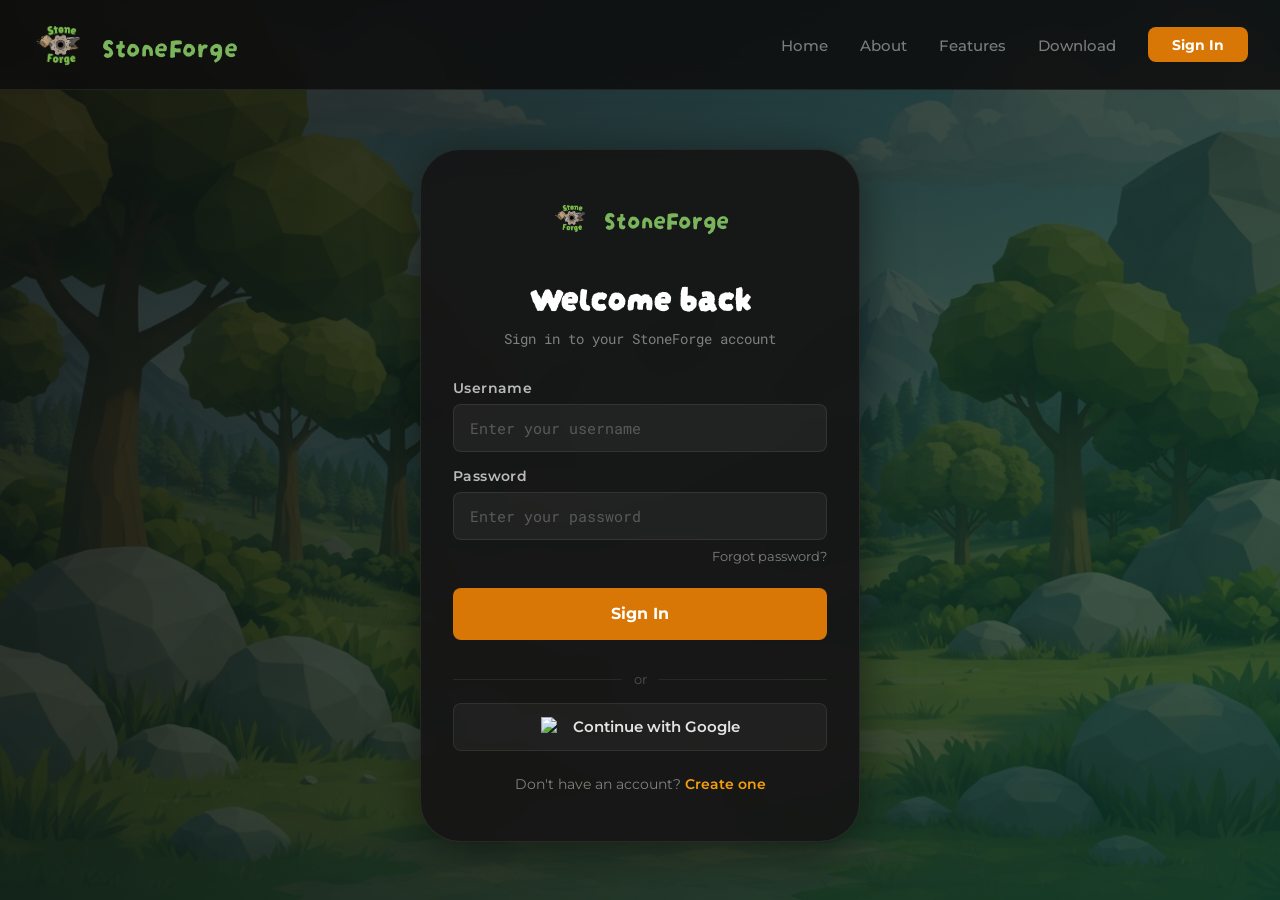
==== admin.html @ 943dd0a3 "Batch 3: align website with free access and canonical FM wallet" ====
<!DOCTYPE html>
<html lang="en">
<head>
  <meta charset="UTF-8">
  <meta name="viewport" content="width=device-width, initial-scale=1.0">
  <title>Admin — StoneForge</title>
<link rel="icon" href="favicon.ico?v=20261022" sizes="16x16 32x32 48x48">
<link rel="icon" type="image/png" sizes="32x32" href="favicon-32x32.png?v=20261022">
<link rel="icon" type="image/png" sizes="16x16" href="favicon-16x16.png?v=20261022">
<link rel="apple-touch-icon" sizes="180x180" href="apple-touch-icon.png?v=20261022">
  <link rel="stylesheet" href="sign-out.css">
  <link rel="stylesheet" href="tokens.css">
  <link rel="stylesheet" href="base.css">
  <link rel="stylesheet" href="nav.css">
  <style>
    body { background: var(--clr-bg); min-height: 100svh; overflow-x: hidden; }
    .admin { max-width: 1400px; margin: 0 auto; padding: calc(var(--nav-height) + 2.5rem) 2rem 4rem; }

    .loading-screen { position: fixed; inset: 0; background: var(--clr-bg); display: flex; align-items: center; justify-content: center; flex-direction: column; gap: 1rem; z-index: 999; }
    .loading-spinner { width: 40px; height: 40px; border: 3px solid rgba(255,255,255,0.1); border-top-color: var(--clr-orange); border-radius: 50%; animation: spin 0.8s linear infinite; }
    @keyframes spin { to { transform: rotate(360deg); } }
    .loading-screen p { color: var(--clr-text-muted); font-family: var(--font-ui); font-size: 0.9rem; }

    .admin-header { display: flex; align-items: center; justify-content: space-between; margin-bottom: 2rem; flex-wrap: wrap; gap: 1rem; }
    .admin-header__title { font-family: var(--font-display); font-size: 2rem; color: var(--clr-white); }
    .admin-header__sub { font-size: 0.82rem; color: var(--clr-text-dim); font-family: var(--font-ui); margin-top: 0.25rem; }
    .btn-logout { background: rgba(239,68,68,0.1); border: 1px solid rgba(239,68,68,0.25); color: #fca5a5; padding: 0.6rem 1.4rem; border-radius: 8px; font-family: var(--font-ui); font-size: 0.88rem; font-weight: 600; cursor: pointer; transition: background 0.15s ease; white-space: nowrap; }
    .btn-logout:hover { background: rgba(239,68,68,0.2); }

    .section-label { font-size: 0.72rem; font-weight: 700; text-transform: uppercase; letter-spacing: 0.1em; color: var(--clr-text-dim); font-family: var(--font-ui); margin-bottom: 1rem; }

    .overview-grid { display: grid; grid-template-columns: repeat(3, 1fr); gap: 1.25rem; margin-bottom: 2rem; }
    .stat-card { background: var(--clr-surface); border: 1px solid var(--clr-border); border-radius: var(--radius-lg); padding: 1.5rem; }
    .stat-card__label { font-size: 0.72rem; font-weight: 700; text-transform: uppercase; letter-spacing: 0.1em; color: var(--clr-text-dim); font-family: var(--font-ui); margin-bottom: 0.85rem; }
    .stat-card__rows { display: flex; gap: 2rem; margin-bottom: 1rem; }
    .stat-block__value { font-family: var(--font-display); font-size: 2rem; color: var(--clr-white); line-height: 1; }
    .stat-block__value--green { color: var(--clr-green-light); }
    .stat-block__value--orange { color: var(--clr-orange-light); }
    .stat-block__sub { font-size: 0.72rem; color: var(--clr-text-dim); font-family: var(--font-ui); margin-top: 0.2rem; }

    .reports-card { background: var(--clr-surface); border: 1px solid var(--clr-border); border-radius: var(--radius-lg); overflow: hidden; margin-bottom: 2rem; }
    .reports-table { width: 100%; border-collapse: collapse; }
    .reports-table th { text-align: left; padding: 0.85rem 1.25rem; font-size: 0.72rem; font-weight: 700; text-transform: uppercase; letter-spacing: 0.08em; color: var(--clr-text-dim); font-family: var(--font-ui); border-bottom: 1px solid var(--clr-border); }
    .reports-table td { padding: 0.85rem 1.25rem; font-family: var(--font-ui); font-size: 0.88rem; color: var(--clr-text-muted); border-bottom: 1px solid rgba(255,255,255,0.04); }
    .reports-table tr:last-child td { border-bottom: none; }
    .reports-table td:first-child { color: var(--clr-white); font-weight: 600; }

    /* Tabs */
    .tabs { display: flex; gap: 0.5rem; margin-bottom: 1rem; }
    .tab-btn { background: rgba(255,255,255,0.04); border: 1px solid var(--clr-border); border-radius: 8px; padding: 0.5rem 1.25rem; font-family: var(--font-ui); font-size: 0.85rem; color: var(--clr-text-dim); cursor: pointer; transition: all 0.15s ease; }
    .tab-btn:hover { border-color: var(--clr-border-hover); color: var(--clr-white); }
    .tab-btn.active { background: var(--clr-orange); border-color: var(--clr-orange); color: #fff; font-weight: 700; }

    .players-card { background: var(--clr-surface); border: 1px solid var(--clr-border); border-radius: var(--radius-lg); overflow: hidden; }
    .players-card__header { display: flex; align-items: center; justify-content: space-between; padding: 1.25rem 1.5rem; border-bottom: 1px solid var(--clr-border); flex-wrap: wrap; gap: 0.75rem; }
    .players-search { background: rgba(255,255,255,0.05); border: 1px solid var(--clr-border); border-radius: 8px; padding: 0.5rem 1rem; color: var(--clr-white); font-family: var(--font-ui); font-size: 0.85rem; outline: none; width: 220px; }
    .players-search:focus { border-color: var(--clr-border-hover); }
    .players-search::placeholder { color: var(--clr-text-dim); }

    .players-table { width: 100%; border-collapse: collapse; }
    .players-table th { text-align: left; padding: 0.85rem 1.25rem; font-size: 0.72rem; font-weight: 700; text-transform: uppercase; letter-spacing: 0.08em; color: var(--clr-text-dim); font-family: var(--font-ui); border-bottom: 1px solid var(--clr-border); }
    .players-table td { padding: 0.85rem 1.25rem; font-family: var(--font-ui); font-size: 0.85rem; color: var(--clr-text-muted); border-bottom: 1px solid rgba(255,255,255,0.04); }
    .players-table tr:last-child td { border-bottom: none; }
    .players-table tr:hover td { background: rgba(255,255,255,0.02); }

    .player-cell { display: flex; align-items: center; gap: 0.6rem; }
    .player-avatar { width: 32px; height: 32px; border-radius: 50%; background: linear-gradient(135deg, #1a2a1a, #2a1a0a); border: 1px solid var(--clr-border); display: flex; align-items: center; justify-content: center; font-family: var(--font-display); font-size: 0.85rem; color: var(--clr-green-light); flex-shrink: 0; }
    .player-id-small { font-size: 0.72rem; color: var(--clr-text-dim); font-family: var(--font-body); }

    /* Action buttons */
    .btn-action { padding: 0.3rem 0.75rem; border-radius: 6px; font-family: var(--font-ui); font-size: 0.78rem; font-weight: 600; cursor: pointer; border: 1px solid; transition: opacity 0.15s; }
    .btn-action:disabled { opacity: 0.5; cursor: not-allowed; }
    .btn-ban      { background: rgba(239,68,68,0.1);   border-color: rgba(239,68,68,0.25);   color: #fca5a5; }
    .btn-ban:hover { background: rgba(239,68,68,0.2); }
    .btn-unban    { background: rgba(95,143,71,0.1);   border-color: rgba(95,143,71,0.25);   color: var(--clr-green-light); }
    .btn-unban:hover { background: rgba(95,143,71,0.2); }
    .btn-suspend  { background: rgba(217,119,6,0.1);   border-color: rgba(217,119,6,0.25);   color: var(--clr-orange-light); }
    .btn-suspend:hover { background: rgba(217,119,6,0.2); }
    .btn-unsuspend { background: rgba(95,143,71,0.1);  border-color: rgba(95,143,71,0.25);   color: var(--clr-green-light); }
    .btn-unsuspend:hover { background: rgba(95,143,71,0.2); }

    /* Report count badge with threshold colors */
    .report-badge { display: inline-flex; align-items: center; gap: 0.25rem; padding: 0.2rem 0.55rem; border-radius: 20px; font-family: var(--font-ui); font-size: 0.75rem; font-weight: 700; cursor: pointer; border: 1px solid; transition: opacity 0.12s; }
    .report-badge:hover { opacity: 0.8; }
    .report-badge--none { background: rgba(255,255,255,0.04); border-color: rgba(255,255,255,0.08); color: var(--clr-text-dim); cursor: default; }
    .report-badge--low  { background: rgba(255,255,255,0.06); border-color: rgba(255,255,255,0.12); color: var(--clr-text-muted); }
    .report-badge--med  { background: rgba(217,119,6,0.12);   border-color: rgba(217,119,6,0.35);   color: var(--clr-orange-light); }
    .report-badge--high { background: rgba(239,68,68,0.12);   border-color: rgba(239,68,68,0.35);   color: #fca5a5; }

    .no-data { text-align: center; padding: 2.5rem; color: var(--clr-text-dim); font-family: var(--font-ui); font-size: 0.88rem; }

    /* =============================================
       Modals — shared base styles
    ============================================= */
    .modal-overlay { position: fixed; inset: 0; background: rgba(0,0,0,0.7); backdrop-filter: blur(3px); display: flex; align-items: center; justify-content: center; z-index: 1000; padding: 1rem; }
    .modal { background: var(--clr-surface); border: 1px solid var(--clr-border); border-radius: var(--radius-lg); padding: 2rem; width: 100%; max-width: 420px; }
    .modal__title { font-family: var(--font-display); font-size: 1.4rem; color: var(--clr-white); margin-bottom: 0.35rem; }
    .modal__sub   { font-size: 0.85rem; color: var(--clr-text-dim); font-family: var(--font-ui); margin-bottom: 1.5rem; }
    .modal__label { font-size: 0.82rem; color: var(--clr-text-dim); font-family: var(--font-ui); margin-bottom: 0.4rem; display: block; }
    .modal__row   { display: flex; gap: 0.75rem; margin-bottom: 1.25rem; }
    .modal__input { flex: 1; background: rgba(255,255,255,0.05); border: 1px solid var(--clr-border); border-radius: 8px; padding: 0.6rem 1rem; color: var(--clr-white); font-family: var(--font-ui); font-size: 0.9rem; outline: none; }
    .modal__input:focus { border-color: var(--clr-border-hover); }
    .modal__textarea { width: 100%; background: rgba(255,255,255,0.05); border: 1px solid var(--clr-border); border-radius: 8px; padding: 0.6rem 1rem; color: var(--clr-white); font-family: var(--font-ui); font-size: 0.88rem; outline: none; resize: vertical; min-height: 70px; box-sizing: border-box; margin-bottom: 1.25rem; }
    .modal__textarea:focus { border-color: var(--clr-border-hover); }
    .modal__textarea::placeholder { color: var(--clr-text-dim); }
    .modal__select { background: rgba(255,255,255,0.05); border: 1px solid var(--clr-border); border-radius: 8px; padding: 0.6rem 1rem; color: var(--clr-white); font-family: var(--font-ui); font-size: 0.9rem; outline: none; }
    .modal__error { background: rgba(239,68,68,0.1); border: 1px solid rgba(239,68,68,0.3); border-radius: 8px; padding: 0.6rem 0.9rem; font-size: 0.84rem; color: #fca5a5; font-family: var(--font-ui); margin-bottom: 1rem; }
    .modal__actions { display: flex; gap: 0.75rem; }
    .btn-confirm        { flex: 1; background: var(--clr-orange); border: none; border-radius: 8px; padding: 0.75rem; font-family: var(--font-ui); font-size: 0.95rem; font-weight: 700; color: #fff; cursor: pointer; }
    .btn-confirm--red   { background: rgba(239,68,68,0.75); }
    .btn-confirm--red:hover { background: rgba(239,68,68,0.9); }
    .btn-cancel         { flex: 1; background: rgba(255,255,255,0.05); border: 1px solid var(--clr-border); border-radius: 8px; padding: 0.75rem; font-family: var(--font-ui); font-size: 0.95rem; color: var(--clr-text-dim); cursor: pointer; }

    /* Reports view modal — wider */
    .modal--wide { max-width: 580px; max-height: 80vh; display: flex; flex-direction: column; overflow: hidden; padding: 0; }
    .modal--wide .modal__header { padding: 1.75rem 2rem 1.25rem; border-bottom: 1px solid var(--clr-border); flex-shrink: 0; display: flex; align-items: center; justify-content: space-between; }
    .modal--wide .modal__body   { padding: 1.25rem 2rem 1.75rem; overflow-y: auto; flex: 1; }
    .modal__close-x { background: none; border: none; color: var(--clr-text-dim); font-size: 1.1rem; cursor: pointer; padding: 0.25rem; }
    .modal__close-x:hover { color: var(--clr-white); }

    .report-entry { background: rgba(255,255,255,0.03); border: 1px solid var(--clr-border); border-radius: 8px; padding: 0.85rem 1rem; margin-bottom: 0.75rem; }
    .report-entry__cats { display: flex; flex-wrap: wrap; gap: 0.4rem; margin-bottom: 0.4rem; }
    .report-entry__cat  { font-size: 0.72rem; font-weight: 700; font-family: var(--font-ui); background: rgba(217,119,6,0.12); border: 1px solid rgba(217,119,6,0.25); color: var(--clr-orange-light); padding: 0.15rem 0.55rem; border-radius: 10px; }
    .report-entry__note { font-family: var(--font-ui); font-size: 0.82rem; color: var(--clr-text-muted); font-style: italic; margin-top: 0.3rem; }
    .report-entry__meta { font-family: var(--font-ui); font-size: 0.72rem; color: var(--clr-text-dim); margin-top: 0.5rem; }
    .report-entry__reporter { font-weight: 600; color: var(--clr-text-muted); }

    @media (max-width: 900px) { .overview-grid { grid-template-columns: 1fr 1fr; } }
    @media (max-width: 600px) { .overview-grid { grid-template-columns: 1fr; } }
  </style>
</head>
<body>

  <div class="loading-screen" id="loading-screen">
    <div class="loading-spinner"></div>
    <p>Loading admin dashboard...</p>
  </div>

  <!-- Nav -->
  <div class="nav__overlay" id="nav-overlay"></div>
  <header>
    <nav class="nav" id="main-nav">
      <div class="nav__inner">
        <a href="index.html" class="nav__logo">
          <img src="Assets/logo-transparent.png" alt="StoneForge" class="nav__logo-img">
          <span class="nav__logo-text">StoneForge</span>
        </a>
        <button class="nav__burger" id="burger" aria-label="Toggle menu"><span></span><span></span><span></span></button>
        <ul class="nav__links" id="nav-links">
          <li class="nav__sidebar-brand">
            <img src="Assets/logo-transparent.png" alt="StoneForge" class="nav__sidebar-brand-img">
            <span class="nav__sidebar-brand-text">StoneForge</span>
          </li>
          <li><a href="index.html" class="nav__link">Home</a></li>
          <li><a href="index.html#about" class="nav__link">About</a></li>
          <li><a href="index.html#features" class="nav__link">Features</a></li>
          <li><a href="download.html" class="nav__link">Download</a></li>
          <li id="nav-auth-item"><a href="login-page.html"><button class="nav__cta">Sign In</button></a></li>
        </ul>
      </div>
    </nav>
  </header>

  <div class="admin" id="admin-content" style="display:none;">
    <div style="margin-bottom:0.5rem;font-size:0.75rem;color:var(--clr-text-dim);font-family:var(--font-body);letter-spacing:0.1em;text-transform:uppercase;">Admin</div>
    <div style="font-size:0.82rem;color:var(--clr-text-dim);font-family:var(--font-ui);margin-top:0.4rem;letter-spacing:0.15em;text-transform:uppercase;">StoneForge Management Console</div>

    <div class="admin-header">
      <div>
        <div class="admin-header__title">Title Overview</div>
        <div class="admin-header__sub" id="admin-subtitle">StoneForge · Loading...</div>
      </div>
      <button class="btn-logout" id="logout-btn">Sign Out</button>
    </div>

    <!-- Overview cards -->
    <div class="section-label">📊 Overview</div>
    <div class="overview-grid">
      <div class="stat-card">
        <div class="stat-card__label">👥 Unique Users</div>
        <div class="stat-card__rows">
          <div><div class="stat-block__value stat-block__value--green" id="ov-total">—</div><div class="stat-block__sub">Last 30 days</div></div>
          <div><div class="stat-block__value" id="ov-active-today">—</div><div class="stat-block__sub">Last 24 hours</div></div>
        </div>
      </div>
      <div class="stat-card">
        <div class="stat-card__label">🔐 Logins</div>
        <div class="stat-card__rows">
          <div><div class="stat-block__value stat-block__value--green" id="ov-logins-total">—</div><div class="stat-block__sub">All time</div></div>
          <div><div class="stat-block__value" id="ov-logins-today">—</div><div class="stat-block__sub">Last 24 hours</div></div>
        </div>
      </div>
      <div class="stat-card">
        <div class="stat-card__label">🆕 New Users</div>
        <div class="stat-card__rows">
          <div><div class="stat-block__value stat-block__value--orange" id="ov-new-total">—</div><div class="stat-block__sub">All time</div></div>
          <div><div class="stat-block__value" id="ov-new-today">—</div><div class="stat-block__sub">Last 24 hours</div></div>
        </div>
      </div>
    </div>

    <!-- Reports summary -->
    <div class="section-label">📋 Reports</div>
    <div class="reports-card">
      <table class="reports-table">
        <thead><tr><th>Metric</th><th>Last 24 Hours</th><th>All Time</th></tr></thead>
        <tbody id="reports-body"><tr><td colspan="3" class="no-data">Loading...</td></tr></tbody>
      </table>
    </div>

    <!-- Purchases -->
    <div class="section-label">💳 Historical Sandbox Game Orders</div>
    <p class="section-label">These retired FullGame test orders are retained for reference. They are not live revenue or the FM transaction ledger.</p>
    <div class="reports-card" style="margin-bottom:2rem;">
      <table class="reports-table">
        <thead>
          <tr><th>Player Name</th><th>Player ID</th><th>Amount</th></tr>
        </thead>
        <tbody id="purchases-body">
          <tr><td colspan="3" class="no-data">Loading...</td></tr>
        </tbody>
        <tfoot>
          <tr style="border-top:1px solid var(--clr-border);">
            <td colspan="2" style="padding:0.85rem 1.25rem;font-family:var(--font-ui);font-size:0.88rem;color:var(--clr-white);font-weight:700;">Recorded Test Total</td>
            <td style="padding:0.85rem 1.25rem;font-family:var(--font-ui);font-size:0.88rem;color:var(--clr-orange-light);font-weight:700;" id="purchases-total">₱0</td>
          </tr>
        </tfoot>
      </table>
    </div>

    <!-- Players -->
    <div class="tabs">
      <button class="tab-btn active" data-tab="all">All Players</button>
      <button class="tab-btn" data-tab="banned">Banned</button>
      <button class="tab-btn" data-tab="suspended">Suspended</button>
      <button class="tab-btn" data-tab="reported">Reported</button>
    </div>

    <div class="players-card">
      <div class="players-card__header">
        <div class="section-label" style="margin:0;">👤 Players</div>
        <input type="text" class="players-search" id="player-search" placeholder="Search username...">
      </div>
      <table class="players-table">
        <thead>
          <tr>
            <th>Player</th>
            <th>Status</th>
            <th>Reports</th>
            <th>Member Since</th>
            <th>Last Login</th>
            <th>Cash (USD)</th>
            <th>Ban</th>
            <th>Suspend</th>
          </tr>
        </thead>
        <tbody id="players-body"><tr><td colspan="8" class="no-data">Loading players...</td></tr></tbody>
      </table>
    </div>
  </div>

  <!-- =============================================
       Suspend Modal
  ============================================= -->
  <div class="modal-overlay" id="suspend-modal" style="display:none;">
    <div class="modal">
      <div class="modal__title">Suspend Player</div>
      <div class="modal__sub">Suspending: <strong id="suspend-player-name" style="color:var(--clr-white);"></strong></div>
      <label class="modal__label">Duration</label>
      <div class="modal__row">
        <input type="number" class="modal__input" id="suspend-duration" placeholder="e.g. 24" min="1">
        <select class="modal__select" id="suspend-unit">
          <option value="hours">Hours</option>
          <option value="days">Days</option>
        </select>
      </div>
      <label class="modal__label">Reason <span style="font-weight:400;color:var(--clr-text-dim);">(optional)</span></label>
      <textarea class="modal__textarea" id="suspend-reason" placeholder="e.g. Repeated griefing, exploiting bugs..."></textarea>
      <div class="modal__error" id="suspend-error" style="display:none;"></div>
      <div class="modal__actions">
        <button class="btn-cancel" id="suspend-cancel-btn">Cancel</button>
        <button class="btn-confirm" id="suspend-confirm-btn">Confirm</button>
      </div>
    </div>
  </div>

  <!-- =============================================
       Ban Modal
  ============================================= -->
  <div class="modal-overlay" id="ban-modal" style="display:none;">
    <div class="modal">
      <div class="modal__title">Ban Player</div>
      <div class="modal__sub">Banning: <strong id="ban-player-name" style="color:var(--clr-white);"></strong></div>
      <label class="modal__label">Reason <span style="font-weight:400;color:var(--clr-text-dim);">(optional)</span></label>
      <textarea class="modal__textarea" id="ban-reason" placeholder="e.g. Repeated cheating, harassment..."></textarea>
      <div class="modal__error" id="ban-error" style="display:none;"></div>
      <div class="modal__actions">
        <button class="btn-cancel" id="ban-cancel-btn">Cancel</button>
        <button class="btn-confirm btn-confirm--red" id="ban-confirm-btn">Ban Player</button>
      </div>
    </div>
  </div>

  <!-- =============================================
       Reports View Modal
  ============================================= -->
  <div class="modal-overlay" id="reports-modal" style="display:none;">
    <div class="modal modal--wide">
      <div class="modal__header">
        <div>
          <div class="modal__title" id="reports-modal-title">Player Reports</div>
          <div style="font-size:0.82rem;color:var(--clr-text-dim);font-family:var(--font-ui);margin-top:0.2rem;" id="reports-modal-sub"></div>
        </div>
        <button class="modal__close-x" id="reports-modal-close">✕</button>
      </div>
      <div class="modal__body" id="reports-modal-body">
        <div class="no-data">Loading reports...</div>
      </div>
    </div>
  </div>

  <script src="StoneForge.js"></script>
  <script src="sign-out.js"></script>
  <script src="admin.js"></script>
</body>
</html>
---- sign-out.css ----
.signout-dialog { position:fixed; inset:0; margin:auto; height:fit-content; max-height:calc(100dvh - 2rem); overflow:auto; box-sizing:border-box; width:min(420px,calc(100% - 2rem)); padding:1.75rem; border:1px solid var(--clr-border-hover); border-radius:var(--radius-md); background:var(--clr-surface); color:var(--clr-text); box-shadow:0 20px 70px #0009; }
.signout-dialog::backdrop { background:#000a; backdrop-filter:blur(3px); }
.signout-dialog h2 { margin:0 0 .75rem; font:400 1.7rem var(--font-display); color:var(--clr-white); }
.signout-dialog p { margin:0 0 1.5rem; font:.85rem/1.6 var(--font-ui); }
.signout-dialog__actions { display:flex; justify-content:flex-end; gap:.75rem; flex-wrap:wrap; }
.signout-dialog button { padding:.7rem 1.1rem; border:1px solid var(--clr-border-hover); border-radius:8px; background:var(--clr-surface-2); color:var(--clr-white); font:600 .85rem var(--font-ui); cursor:pointer; }
.signout-dialog button:hover { border-color:var(--clr-green-light); }
.signout-dialog button:focus-visible { outline:3px solid var(--clr-orange-light); outline-offset:3px; }
.signout-dialog .signout-dialog__confirm { border-color:#ef444466; background:#7f1d1d; }
.signout-dialog .signout-dialog__confirm:hover { background:#991b1b; }
---- tokens.css ----
/* ============================================
   STONEFORGE — DESIGN TOKENS
   Single source of truth for all design values
   ============================================ */

:root {
  /* Colors */
  --clr-bg:           #0E0E0E;
  --clr-surface:      #161616;
  --clr-surface-2:    #1E1E1E;
  --clr-border:       rgba(255,255,255,0.08);
  --clr-border-hover: rgba(255,255,255,0.18);

  --clr-orange:       #D97706;
  --clr-orange-light: #F59E0B;
  --clr-orange-dim:   rgba(217,119,6,0.15);

  --clr-green:        #5F8F47;
  --clr-green-light:  #7AB55C;
  --clr-green-dim:    rgba(95,143,71,0.15);

  --clr-forest:       #0B3D2E;
  --clr-slate:        #7E8FA3;
  --clr-text:         rgba(255,255,255,0.88);
  --clr-text-muted:   rgba(255,255,255,0.45);
  --clr-text-dim:     rgba(255,255,255,0.25);
  --clr-white:        #ffffff;

  /* Typography */
  --font-display: 'Darumadrop One', cursive;
  --font-body:    'Roboto Mono', monospace;
  --font-ui:      'Montserrat', sans-serif;

  /* Spacing scale */
  --space-1:  0.25rem;
  --space-2:  0.5rem;
  --space-3:  0.75rem;
  --space-4:  1rem;
  --space-6:  1.5rem;
  --space-8:  2rem;
  --space-12: 3rem;
  --space-16: 4rem;
  --space-24: 6rem;
  --space-32: 8rem;

  /* Border radius */
  --radius-sm:  8px;
  --radius-md:  16px;
  --radius-lg:  24px;
  --radius-xl:  40px;
  --radius-2xl: 64px;
  --radius-pill: 999px;

  /* Shadows */
  --shadow-sm: 0 2px 8px rgba(0,0,0,0.3);
  --shadow-md: 0 4px 24px rgba(0,0,0,0.4);
  --shadow-lg: 0 8px 48px rgba(0,0,0,0.5);
  --shadow-glow-orange: 0 0 32px rgba(217,119,6,0.25);
  --shadow-glow-green:  0 0 32px rgba(95,143,71,0.2);

  /* Transitions */
  --ease-fast:   0.15s ease;
  --ease-normal: 0.25s ease;
  --ease-slow:   0.4s ease;

  /* Layout */
  --max-width: 1280px;
  --nav-height: 90px;
}
---- base.css ----
/* ============================================
   STONEFORGE — GLOBAL BASE STYLES
   ============================================ */

@import url('https://fonts.googleapis.com/css2?family=Darumadrop+One&family=Montserrat:wght@400;500;600;700;900&family=Roboto+Mono:ital,wght@0,400;0,600;0,700;1,400&display=swap');

*, *::before, *::after {
  margin: 0;
  padding: 0;
  box-sizing: border-box;
}

html {
  scroll-behavior: smooth;
  font-size: 16px;
}

body {
  background: var(--clr-bg);
  color: var(--clr-text);
  font-family: var(--font-body);
  overflow-x: hidden;
  -webkit-font-smoothing: antialiased;
}

img { display: block; max-width: 100%; }
a { text-decoration: none; color: inherit; }
button { cursor: pointer; font-family: inherit; }
ul { list-style: none; }

/* ============================================
   SHARED UTILITY CLASSES
   ============================================ */

.container {
  width: 100%;
  max-width: var(--max-width);
  margin: 0 auto;
  padding: 0 var(--space-8);
}

/* Section spacing */
.section { padding: var(--space-32) 0; }

/* Shared section title */
.section-eyebrow {
  font-family: var(--font-ui);
  font-size: 0.75rem;
  font-weight: 700;
  letter-spacing: 0.15em;
  text-transform: uppercase;
  color: var(--clr-green-light);
  margin-bottom: var(--space-3);
}

.section-title {
  font-family: var(--font-display);
  font-size: clamp(2.5rem, 5vw, 4.5rem);
  color: var(--clr-white);
  line-height: 1.1;
  margin-bottom: var(--space-4);
}

.section-subtitle {
  font-family: var(--font-body);
  font-size: clamp(1rem, 1.5vw, 1.2rem);
  color: var(--clr-text-muted);
  max-width: 600px;
  line-height: 1.7;
}

/* Divider line */
.divider {
  height: 1px;
  background: var(--clr-border);
  width: 100%;
}

/* Pill badge */
.badge {
  display: inline-flex;
  align-items: center;
  gap: var(--space-2);
  padding: var(--space-1) var(--space-4);
  border-radius: var(--radius-pill);
  font-size: 0.8rem;
  font-family: var(--font-ui);
  font-weight: 600;
}

.badge--green {
  background: var(--clr-green-dim);
  border: 1px solid rgba(95,143,71,0.3);
  color: var(--clr-green-light);
}

.badge--orange {
  background: var(--clr-orange-dim);
  border: 1px solid rgba(217,119,6,0.3);
  color: var(--clr-orange-light);
}

/* Buttons */
.btn {
  display: inline-flex;
  align-items: center;
  justify-content: center;
  gap: var(--space-2);
  padding: var(--space-3) var(--space-8);
  border-radius: var(--radius-md);
  font-family: var(--font-ui);
  font-weight: 700;
  font-size: 1rem;
  border: none;
  transition: background var(--ease-fast), transform var(--ease-fast), box-shadow var(--ease-fast);
}

.btn--primary {
  background: var(--clr-orange);
  color: white;
  box-shadow: var(--shadow-glow-orange);
}
.btn--primary:hover {
  background: var(--clr-orange-light);
  transform: translateY(-2px);
  box-shadow: 0 0 40px rgba(217,119,6,0.4);
}

.btn--ghost {
  background: transparent;
  color: white;
  border: 1.5px solid var(--clr-border-hover);
}
.btn--ghost:hover {
  background: rgba(255,255,255,0.06);
  border-color: rgba(255,255,255,0.3);
  transform: translateY(-2px);
}

.btn--lg {
  padding: var(--space-4) var(--space-12);
  font-size: 1.1rem;
  border-radius: var(--radius-lg);
}

/* Fade-up animation */
@keyframes fadeUp {
  from { opacity: 0; transform: translateY(24px); }
  to   { opacity: 1; transform: translateY(0); }
}

.animate-up {
  opacity: 0;
  animation: fadeUp 0.7s ease forwards;
}
.delay-1 { animation-delay: 0.1s; }
.delay-2 { animation-delay: 0.2s; }
.delay-3 { animation-delay: 0.3s; }
.delay-4 { animation-delay: 0.4s; }
.delay-5 { animation-delay: 0.5s; }
---- nav.css ----
/* ============================================
   NAVIGATION
   ============================================ */

.nav {
  position: fixed;
  top: 0;
  left: 0;
  right: 0;
  z-index: 200;
  height: var(--nav-height);
  background: rgba(14,14,14,0.88);
  backdrop-filter: blur(16px);
  -webkit-backdrop-filter: blur(16px);
  border-bottom: 1px solid var(--clr-border);
  transition: background var(--ease-normal), border-color var(--ease-normal);
}

.nav--scrolled {
  background: rgba(14,14,14,0.98);
  border-color: rgba(255,255,255,0.12);
  box-shadow: 0 4px 24px rgba(0,0,0,0.4);
}

.nav__inner {
  max-width: var(--max-width);
  margin: 0 auto;
  padding: 0 var(--space-8);
  height: 100%;
  display: flex;
  align-items: center;
  justify-content: space-between;
}

/* Logo */
.nav__logo {
  display: flex;
  align-items: center;
  gap: var(--space-3);
  cursor: pointer;
  text-decoration: none;
}

.nav__logo-img {
  height: 58px;
  width: 58px;
  object-fit: contain;
}

.nav__logo-text {
  font-family: var(--font-display);
  font-size: 1.7rem;
  color: var(--clr-green-light);
  letter-spacing: 0.02em;
}

/* Desktop links */
.nav__links {
  display: flex;
  align-items: center;
  gap: var(--space-8);
  list-style: none;
}

.nav__link {
  font-family: var(--font-ui);
  font-size: 0.95rem;
  font-weight: 500;
  color: var(--clr-text-muted);
  transition: color var(--ease-fast);
  position: relative;
  text-decoration: none;
}

.nav__link::after {
  content: "";
  position: absolute;
  bottom: -4px;
  left: 0;
  right: 0;
  height: 2px;
  background: var(--clr-orange);
  border-radius: 2px;
  transform: scaleX(0);
  transform-origin: left;
  transition: transform 0.2s ease;
}

.nav__link:hover { color: var(--clr-white); }
.nav__link:hover::after { transform: scaleX(1); }
.nav__link--active { color: var(--clr-white); }
.nav__link--active::after { transform: scaleX(1); }

/* CTA */
.nav__cta {
  background: var(--clr-orange);
  color: white;
  border: none;
  padding: 0.55rem var(--space-6);
  border-radius: var(--radius-sm);
  font-family: var(--font-ui);
  font-weight: 700;
  font-size: 0.9rem;
  cursor: pointer;
  transition: background var(--ease-fast), transform var(--ease-fast);
}

.nav__cta:hover {
  background: var(--clr-orange-light);
  transform: scale(1.04);
}

/* Burger */
.nav__burger {
  display: none;
  flex-direction: column;
  justify-content: center;
  gap: 5px;
  width: 36px;
  height: 36px;
  background: rgba(255,255,255,0.06);
  border: 1px solid rgba(255,255,255,0.1);
  border-radius: var(--radius-sm);
  cursor: pointer;
  padding: 8px;
  z-index: 210;
}

.nav__burger span {
  display: block;
  height: 2px;
  width: 100%;
  background: white;
  border-radius: 2px;
  transition: transform 0.3s ease, opacity 0.3s ease;
}

.nav__burger.active span:nth-child(1) { transform: translateY(7px) rotate(45deg); }
.nav__burger.active span:nth-child(2) { opacity: 0; transform: scaleX(0); }
.nav__burger.active span:nth-child(3) { transform: translateY(-7px) rotate(-45deg); }

/* Overlay */
.nav__overlay {
  display: none;
  position: fixed;
  inset: 0;
  z-index: 190;
}

.nav__overlay.active {
  display: block;
  background: rgba(0,0,0,0.78);
  backdrop-filter: blur(4px);
  -webkit-backdrop-filter: blur(4px);
}

/* ============================================
   MOBILE SIDEBAR
   ============================================ */

/* Hidden on desktop — shown only inside media query */
.nav__sidebar-brand { display: none; }

@media (max-width: 900px) {
  .nav__burger { display: flex; }

  /* ---- Drawer panel ---- */
  .nav__links {
    position: fixed;
    top: 0;
    left: -300px;          /* off-screen by exact width */
    width: 280px;
    height: 100vh;         /* 100vh, not 100% — fixed needs explicit viewport units */
    background: #080808;
    flex-direction: column;
    align-items: stretch;
    justify-content: flex-start;
    gap: 0;
    padding: 0 0 2rem 0;
    border-right: 1px solid rgba(255,255,255,0.07);
    box-shadow: 6px 0 48px rgba(0,0,0,0.8);
    transition: left 0.35s cubic-bezier(0.4, 0, 0.2, 1);
    z-index: 205;
    overflow-y: auto;
    overflow-x: hidden;
  }

  .nav__links.active { left: 0; }

  /* ---- Sidebar brand header (first li) ---- */
  .nav__sidebar-brand {
    display: flex !important;   /* override the global display:none */
    align-items: center;
    gap: 0.75rem;
    padding: 1.5rem 1.25rem 1.25rem;
    border-bottom: 1px solid rgba(255,255,255,0.08);
    margin-bottom: 0.5rem;
    flex-shrink: 0;
    width: 100%;                /* full width inside drawer */
  }

  .nav__sidebar-brand-img {
    height: 38px;
    width: 38px;
    object-fit: contain;
    flex-shrink: 0;
  }

  .nav__sidebar-brand-text {
    font-family: var(--font-display);
    font-size: 1.3rem;
    color: var(--clr-green-light);
  }

  /* ---- Reset padding on ALL li items inside drawer ---- */
  .nav__links li {
    width: 100%;
    padding: 0 0.75rem;
    list-style: none;
  }

  /* Brand li overrides the padding reset above */
  .nav__links li.nav__sidebar-brand {
    padding: 1.5rem 1.25rem 1.25rem;
  }

  /* ---- Nav links inside drawer ---- */
  .nav__link {
    display: flex;
    align-items: center;
    width: 100%;
    font-size: 1rem;
    font-weight: 600;
    padding: 0.85rem 0.75rem;
    border-radius: 6px;
    color: rgba(255,255,255,0.5);
    border-left: 2px solid transparent;
    transition: background 0.15s ease, color 0.15s ease,
                border-left-color 0.15s ease, padding-left 0.15s ease;
    text-decoration: none;
  }

  /* Remove desktop underline animation */
  .nav__link::after { display: none !important; }

  .nav__link:hover {
    color: #fff;
    background: rgba(255,255,255,0.05);
    border-left-color: rgba(255,255,255,0.2);
    padding-left: calc(0.75rem + 4px);
  }

  .nav__link--active {
    color: var(--clr-orange-light) !important;
    background: rgba(217,119,6,0.1) !important;
    border-left-color: var(--clr-orange) !important;
    padding-left: calc(0.75rem + 4px) !important;
  }

  /* ---- Sign In button — last item, separated ---- */
  .nav__links li:last-child {
    padding: 1.25rem 0.75rem 0;
    margin-top: 1rem;
    border-top: 1px solid rgba(255,255,255,0.06);
  }

  .nav__cta {
    width: 100%;
    padding: 0.75rem;
    text-align: center;
    font-size: 1rem;
    border-radius: 6px;
    cursor: pointer;
  }
}
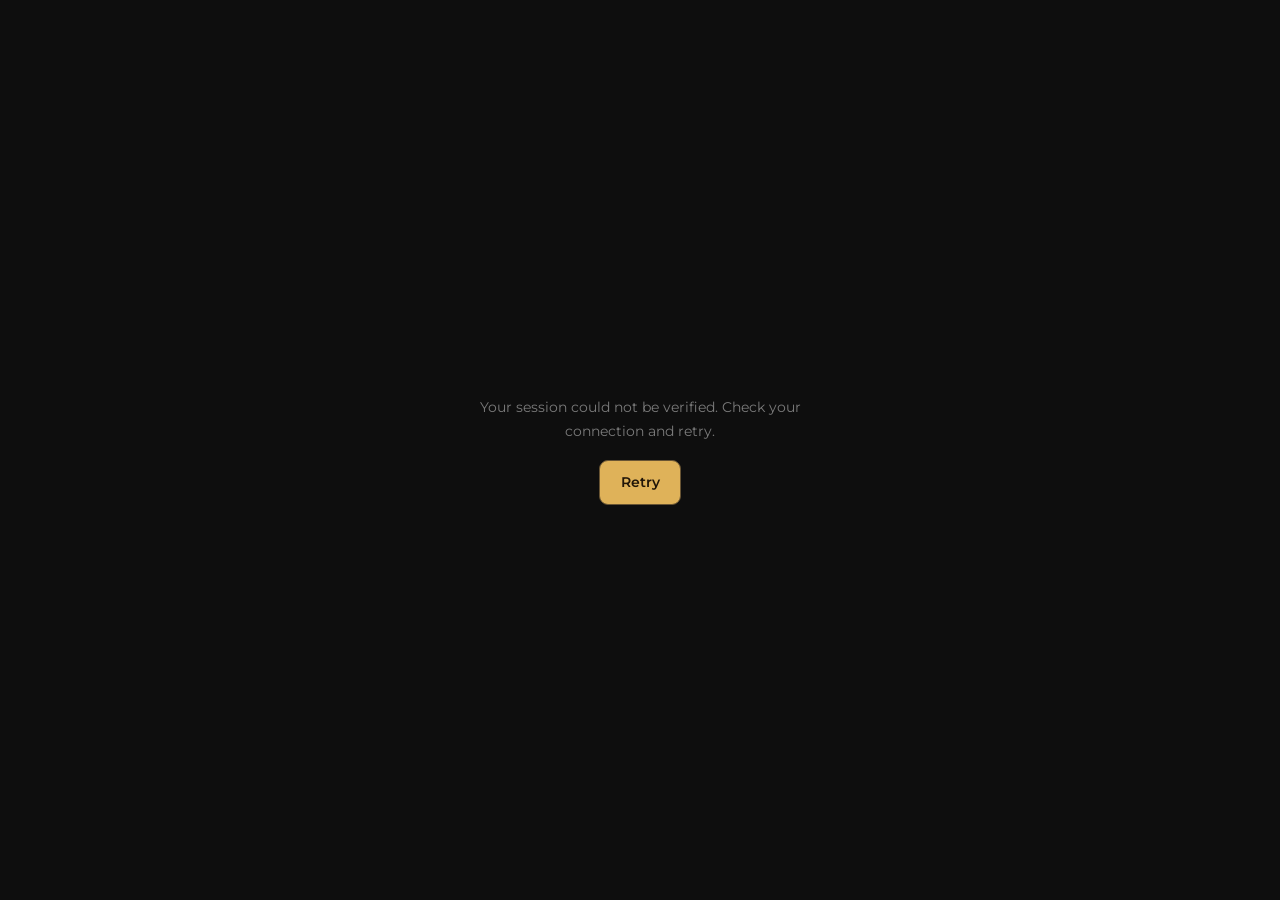
==== commit 7c204864: "Polish Forge Store, guard logout history and render FM sooner" ====
--- a/admin.html
+++ b/admin.html
@@ -4,6 +4,9 @@
   <meta charset="UTF-8">
   <meta name="viewport" content="width=device-width, initial-scale=1.0">
   <title>Admin — StoneForge</title>
+  <link rel="preconnect" href="https://fonts.googleapis.com">
+  <link rel="preconnect" href="https://fonts.gstatic.com" crossorigin>
+  <link rel="stylesheet" href="https://fonts.googleapis.com/css2?family=Darumadrop+One&amp;family=Montserrat:wght@400;500;600;700;900&amp;family=Roboto+Mono:ital,wght@0,400;0,600;0,700;1,400&amp;display=swap">
 <link rel="icon" href="favicon.ico?v=20261022" sizes="16x16 32x32 48x48">
 <link rel="icon" type="image/png" sizes="32x32" href="favicon-32x32.png?v=20261022">
 <link rel="icon" type="image/png" sizes="16x16" href="favicon-16x16.png?v=20261022">
@@ -128,6 +131,7 @@
     @media (max-width: 900px) { .overview-grid { grid-template-columns: 1fr 1fr; } }
     @media (max-width: 600px) { .overview-grid { grid-template-columns: 1fr; } }
   </style>
+  <link rel="stylesheet" href="session-guard.css?v=20261025-a">
 </head>
 <body>
 
@@ -161,7 +165,7 @@
     </nav>
   </header>
 
-  <div class="admin" id="admin-content" style="display:none;">
+  <div class="admin" id="admin-content" style="display:none;" hidden>
     <div style="margin-bottom:0.5rem;font-size:0.75rem;color:var(--clr-text-dim);font-family:var(--font-body);letter-spacing:0.1em;text-transform:uppercase;">Admin</div>
     <div style="font-size:0.82rem;color:var(--clr-text-dim);font-family:var(--font-ui);margin-top:0.4rem;letter-spacing:0.15em;text-transform:uppercase;">StoneForge Management Console</div>
 
@@ -319,6 +323,7 @@
     </div>
   </div>
 
+  <script src="session-guard.js?v=20261025-a"></script>
   <script src="StoneForge.js"></script>
   <script src="sign-out.js"></script>
   <script src="admin.js"></script>
--- a/base.css
+++ b/base.css
@@ -2,7 +2,8 @@
    STONEFORGE — GLOBAL BASE STYLES
    ============================================ */
 
-@import url('https://fonts.googleapis.com/css2?family=Darumadrop+One&family=Montserrat:wght@400;500;600;700;900&family=Roboto+Mono:ital,wght@0,400;0,600;0,700;1,400&display=swap');
+
+[hidden] { display:none !important; }
 
 *, *::before, *::after {
   margin: 0;
--- a/session-guard.css
+++ b/session-guard.css
@@ -0,0 +1,4 @@
+#dashboard[hidden],#admin-content[hidden] { display:none !important; }
+.session-retry,.session-secondary { border:1px solid #685433; border-radius:9px; padding:.8rem 1.3rem; font:600 .9rem var(--font-ui); cursor:pointer; background:#dfb259; color:#211608; }
+.session-secondary { background:#22291e; color:#e7e7da; }
+.loading-screen>p { max-width:40ch; line-height:1.7; text-align:center; padding:0 1rem; }
